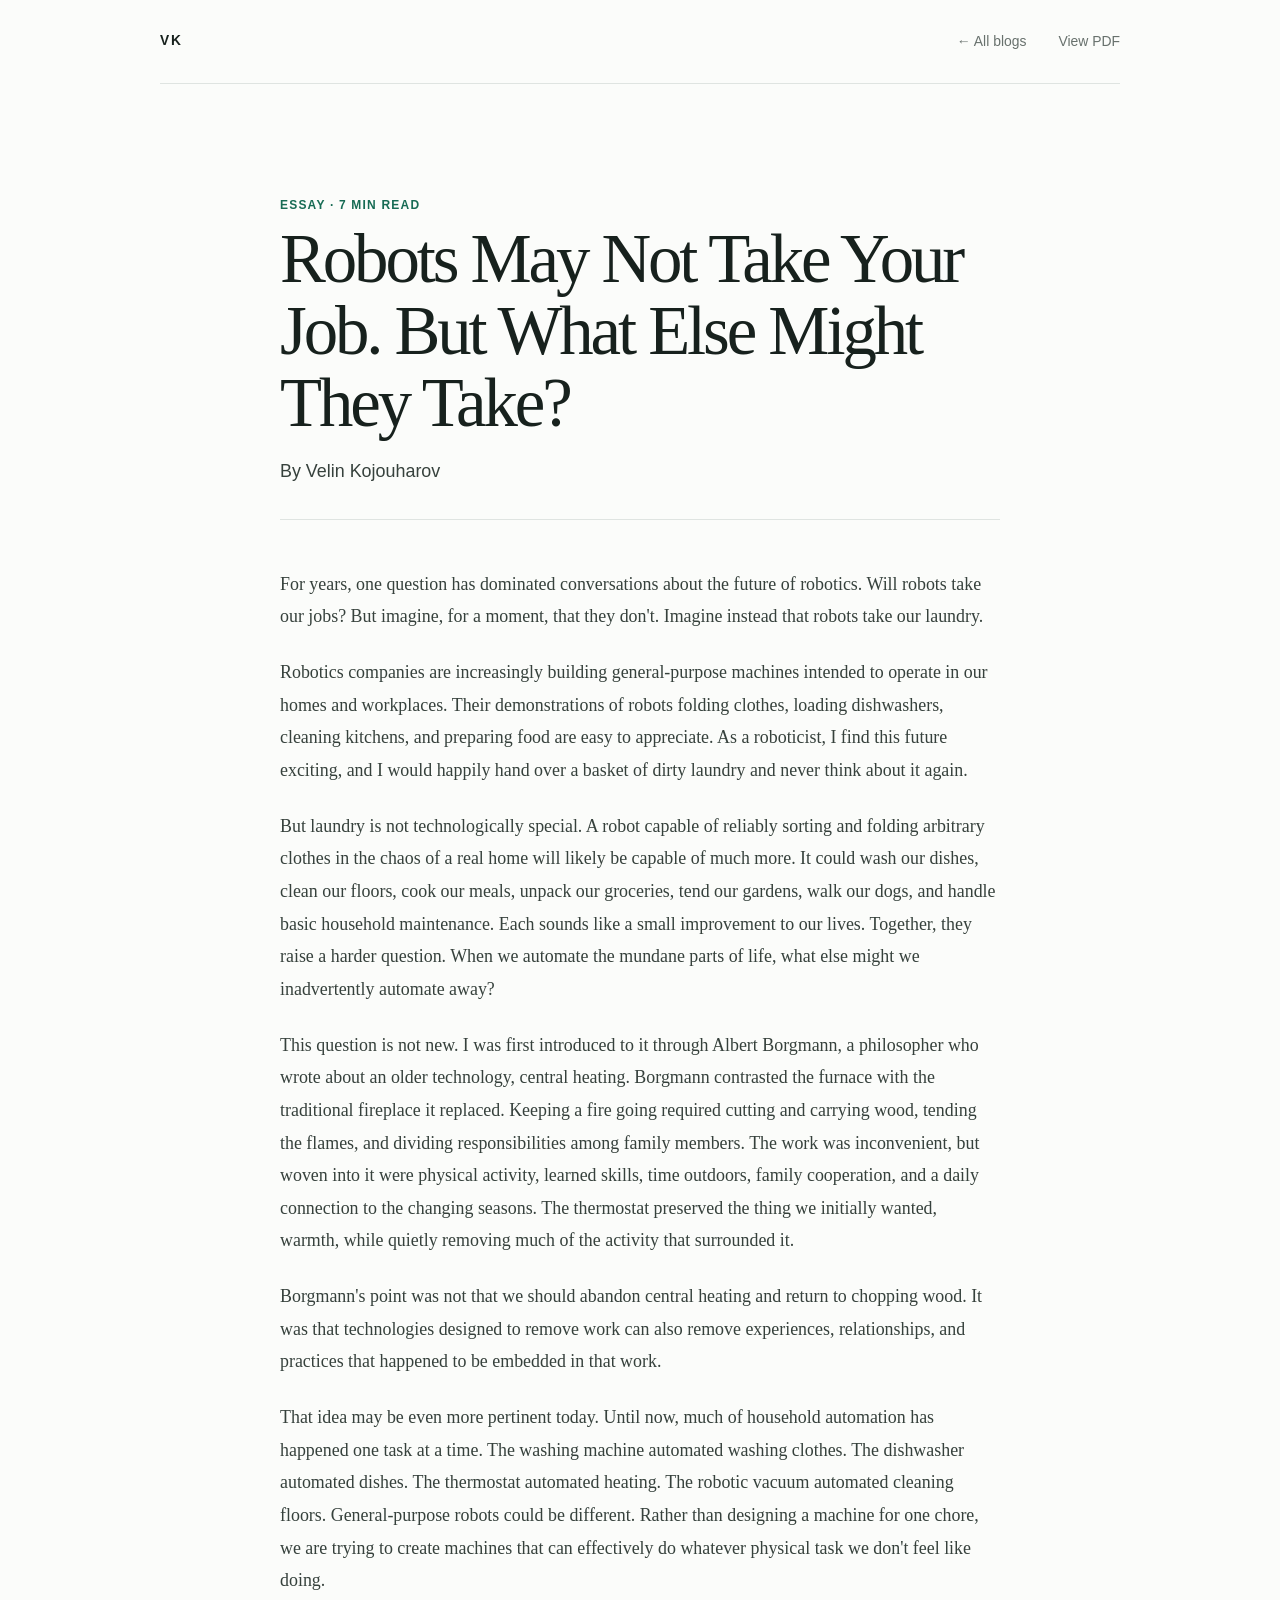
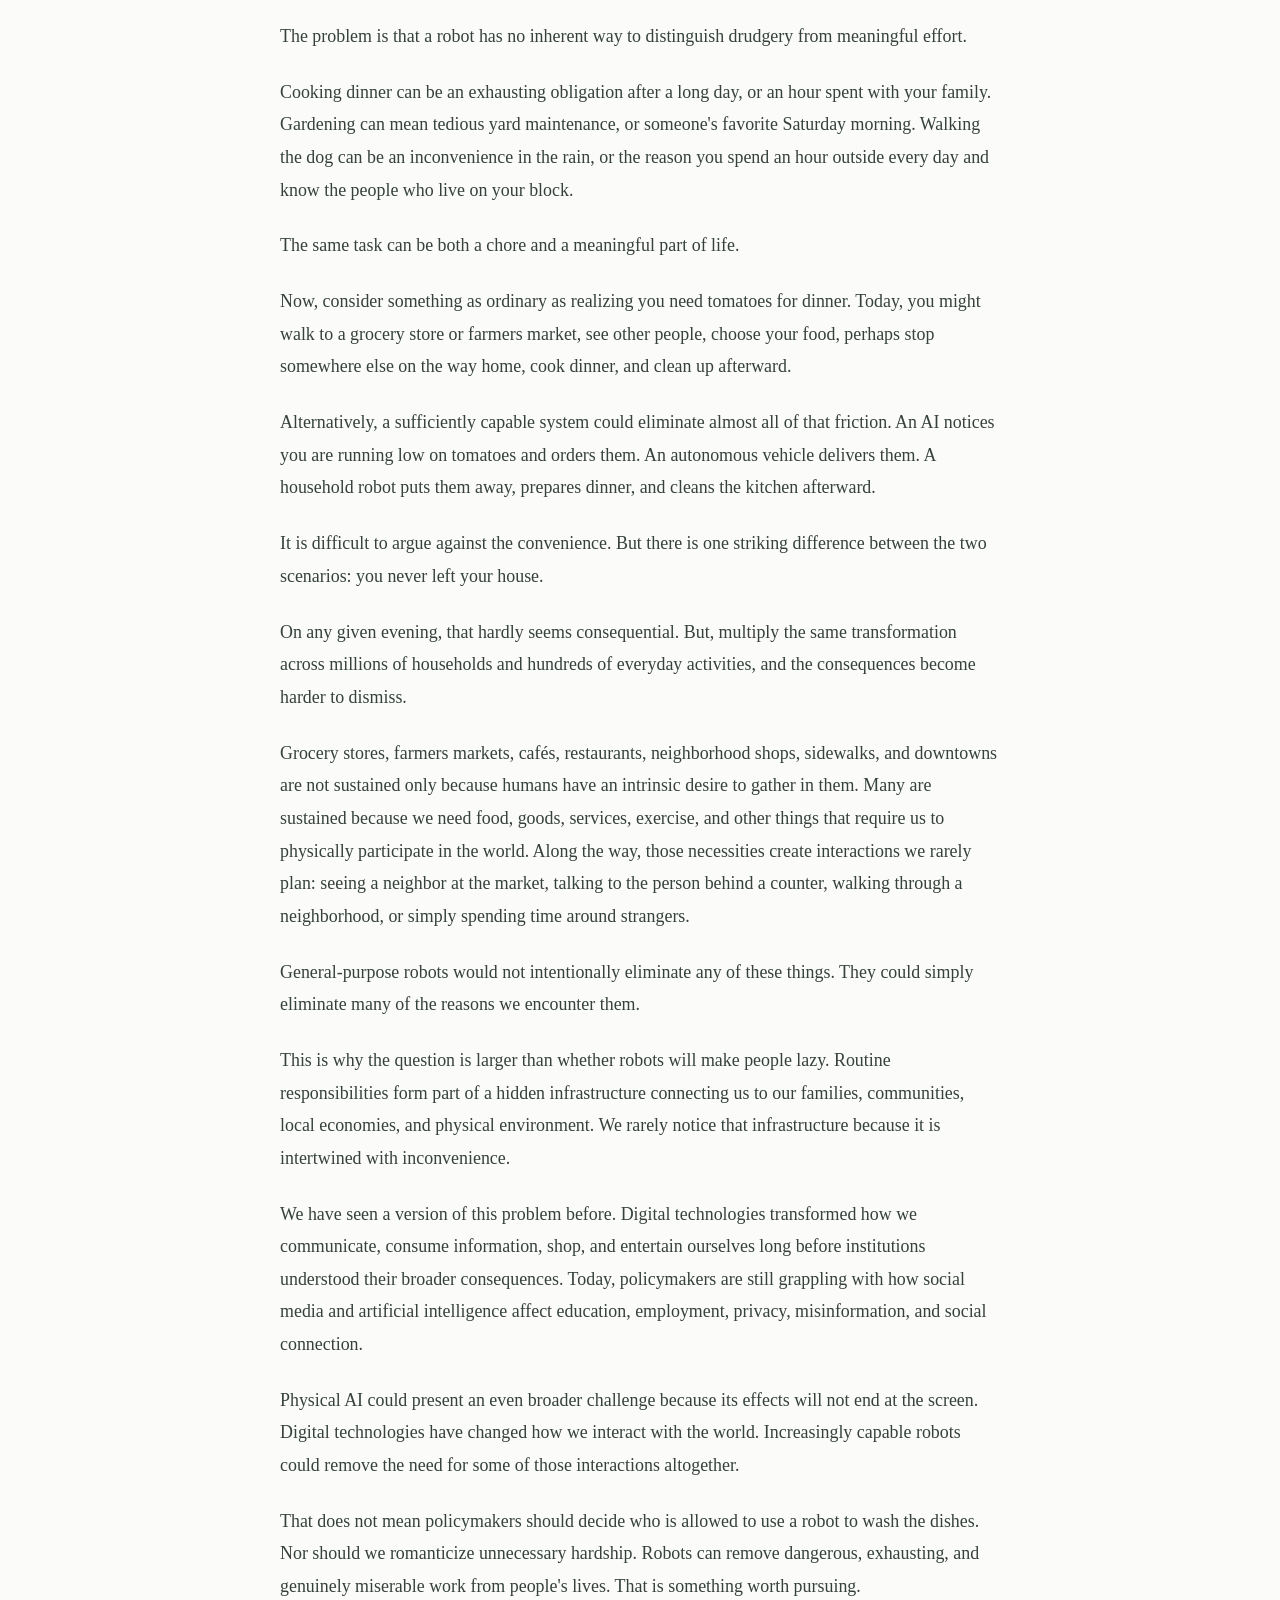
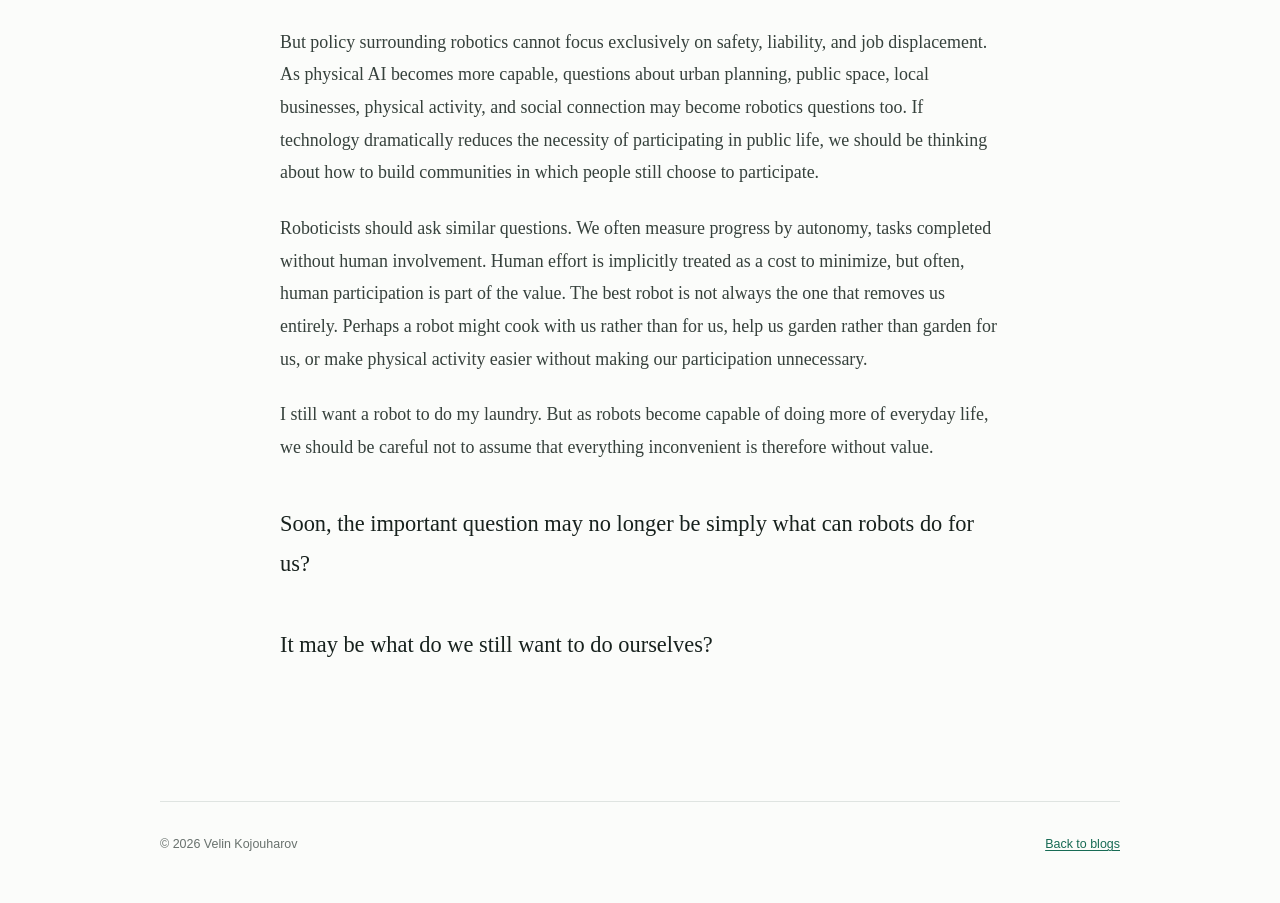
==== blogs/robots-and-everyday-life.html @ a408f848 "Add blog section and first essay" ====
<!doctype html>
<html lang="en">
<head>
  <meta charset="utf-8">
  <meta name="viewport" content="width=device-width, initial-scale=1">
  <meta name="description" content="An essay about what general-purpose household robots might quietly remove from everyday life alongside mundane work.">
  <title>Robots May Not Take Your Job. But What Else Might They Take? — Velin Kojouharov</title>
  <link rel="stylesheet" href="../style.css">
</head>
<body>
  <a class="skip-link" href="#main-content">Skip to content</a>

  <header class="site-header">
    <a class="wordmark" href="../index.html" aria-label="Velin Kojouharov, home">VK</a>
    <nav aria-label="Article navigation">
      <a href="../index.html#blogs">← All blogs</a>
      <a href="../blog%20post.pdf">View PDF</a>
    </nav>
  </header>

  <main id="main-content">
    <article class="blog-post">
      <header class="blog-post-header">
        <p class="blog-meta">Essay · 7 min read</p>
        <h1>Robots May Not Take Your Job. But What Else Might They Take?</h1>
        <p class="lede">By Velin Kojouharov</p>
      </header>

      <div class="blog-content">
        <p>For years, one question has dominated conversations about the future of robotics. Will robots take our jobs? But imagine, for a moment, that they don't. Imagine instead that robots take our laundry.</p>

        <p>Robotics companies are increasingly building general-purpose machines intended to operate in our homes and workplaces. Their demonstrations of robots folding clothes, loading dishwashers, cleaning kitchens, and preparing food are easy to appreciate. As a roboticist, I find this future exciting, and I would happily hand over a basket of dirty laundry and never think about it again.</p>

        <p>But laundry is not technologically special. A robot capable of reliably sorting and folding arbitrary clothes in the chaos of a real home will likely be capable of much more. It could wash our dishes, clean our floors, cook our meals, unpack our groceries, tend our gardens, walk our dogs, and handle basic household maintenance. Each sounds like a small improvement to our lives. Together, they raise a harder question. When we automate the mundane parts of life, what else might we inadvertently automate away?</p>

        <p>This question is not new. I was first introduced to it through Albert Borgmann, a philosopher who wrote about an older technology, central heating. Borgmann contrasted the furnace with the traditional fireplace it replaced. Keeping a fire going required cutting and carrying wood, tending the flames, and dividing responsibilities among family members. The work was inconvenient, but woven into it were physical activity, learned skills, time outdoors, family cooperation, and a daily connection to the changing seasons. The thermostat preserved the thing we initially wanted, warmth, while quietly removing much of the activity that surrounded it.</p>

        <p>Borgmann's point was not that we should abandon central heating and return to chopping wood. It was that technologies designed to remove work can also remove experiences, relationships, and practices that happened to be embedded in that work.</p>

        <p>That idea may be even more pertinent today. Until now, much of household automation has happened one task at a time. The washing machine automated washing clothes. The dishwasher automated dishes. The thermostat automated heating. The robotic vacuum automated cleaning floors. General-purpose robots could be different. Rather than designing a machine for one chore, we are trying to create machines that can effectively do whatever physical task we don't feel like doing.</p>

        <p>The problem is that a robot has no inherent way to distinguish drudgery from meaningful effort.</p>

        <p>Cooking dinner can be an exhausting obligation after a long day, or an hour spent with your family. Gardening can mean tedious yard maintenance, or someone's favorite Saturday morning. Walking the dog can be an inconvenience in the rain, or the reason you spend an hour outside every day and know the people who live on your block.</p>

        <p>The same task can be both a chore and a meaningful part of life.</p>

        <p>Now, consider something as ordinary as realizing you need tomatoes for dinner. Today, you might walk to a grocery store or farmers market, see other people, choose your food, perhaps stop somewhere else on the way home, cook dinner, and clean up afterward.</p>

        <p>Alternatively, a sufficiently capable system could eliminate almost all of that friction. An AI notices you are running low on tomatoes and orders them. An autonomous vehicle delivers them. A household robot puts them away, prepares dinner, and cleans the kitchen afterward.</p>

        <p>It is difficult to argue against the convenience. But there is one striking difference between the two scenarios: you never left your house.</p>

        <p>On any given evening, that hardly seems consequential. But, multiply the same transformation across millions of households and hundreds of everyday activities, and the consequences become harder to dismiss.</p>

        <p>Grocery stores, farmers markets, cafés, restaurants, neighborhood shops, sidewalks, and downtowns are not sustained only because humans have an intrinsic desire to gather in them. Many are sustained because we need food, goods, services, exercise, and other things that require us to physically participate in the world. Along the way, those necessities create interactions we rarely plan: seeing a neighbor at the market, talking to the person behind a counter, walking through a neighborhood, or simply spending time around strangers.</p>

        <p>General-purpose robots would not intentionally eliminate any of these things. They could simply eliminate many of the reasons we encounter them.</p>

        <p>This is why the question is larger than whether robots will make people lazy. Routine responsibilities form part of a hidden infrastructure connecting us to our families, communities, local economies, and physical environment. We rarely notice that infrastructure because it is intertwined with inconvenience.</p>

        <p>We have seen a version of this problem before. Digital technologies transformed how we communicate, consume information, shop, and entertain ourselves long before institutions understood their broader consequences. Today, policymakers are still grappling with how social media and artificial intelligence affect education, employment, privacy, misinformation, and social connection.</p>

        <p>Physical AI could present an even broader challenge because its effects will not end at the screen. Digital technologies have changed how we interact with the world. Increasingly capable robots could remove the need for some of those interactions altogether.</p>

        <p>That does not mean policymakers should decide who is allowed to use a robot to wash the dishes. Nor should we romanticize unnecessary hardship. Robots can remove dangerous, exhausting, and genuinely miserable work from people's lives. That is something worth pursuing.</p>

        <p>But policy surrounding robotics cannot focus exclusively on safety, liability, and job displacement. As physical AI becomes more capable, questions about urban planning, public space, local businesses, physical activity, and social connection may become robotics questions too. If technology dramatically reduces the necessity of participating in public life, we should be thinking about how to build communities in which people still choose to participate.</p>

        <p>Roboticists should ask similar questions. We often measure progress by autonomy, tasks completed without human involvement. Human effort is implicitly treated as a cost to minimize, but often, human participation is part of the value. The best robot is not always the one that removes us entirely. Perhaps a robot might cook with us rather than for us, help us garden rather than garden for us, or make physical activity easier without making our participation unnecessary.</p>

        <p>I still want a robot to do my laundry. But as robots become capable of doing more of everyday life, we should be careful not to assume that everything inconvenient is therefore without value.</p>

        <p class="closing-question">Soon, the important question may no longer be simply what can robots do for us?</p>

        <p class="closing-question">It may be what do we still want to do ourselves?</p>
      </div>
    </article>
  </main>

  <footer>
    <p>© <span id="year">2026</span> Velin Kojouharov</p>
    <p><a href="../index.html#blogs">Back to blogs</a></p>
  </footer>

  <script>
    document.getElementById('year').textContent = new Date().getFullYear();
  </script>
</body>
</html>
---- style.css ----
:root {
  --ink: #17211d;
  --muted: #68716d;
  --accent: #176b54;
  --accent-dark: #0f4f3d;
  --line: #dfe4e1;
  --paper: #fbfcfa;
  --soft: #f0f4f1;
  --placeholder: #e5ece8;
  --max-width: 960px;
}

* {
  box-sizing: border-box;
}

html {
  scroll-behavior: smooth;
}

body {
  margin: 0;
  color: var(--ink);
  background: var(--paper);
  font-family: Inter, ui-sans-serif, -apple-system, BlinkMacSystemFont, "Segoe UI", sans-serif;
  font-size: 16px;
  line-height: 1.65;
  -webkit-font-smoothing: antialiased;
}

a {
  color: var(--accent);
  text-decoration-thickness: 1px;
  text-underline-offset: 0.2em;
}

a:hover {
  color: var(--accent-dark);
}

a:focus-visible {
  outline: 2px solid var(--accent);
  outline-offset: 4px;
  border-radius: 2px;
}

.skip-link {
  position: fixed;
  top: 0.75rem;
  left: 0.75rem;
  z-index: 10;
  padding: 0.45rem 0.7rem;
  background: var(--ink);
  color: white;
  transform: translateY(-160%);
}

.skip-link:focus {
  transform: translateY(0);
}

.site-header,
main,
footer {
  width: min(calc(100% - 2.5rem), var(--max-width));
  margin-inline: auto;
}

.site-header {
  min-height: 84px;
  display: flex;
  align-items: center;
  justify-content: space-between;
  border-bottom: 1px solid var(--line);
}

.wordmark {
  color: var(--ink);
  font-size: 0.86rem;
  font-weight: 750;
  letter-spacing: 0.14em;
  text-decoration: none;
}

nav {
  display: flex;
  gap: clamp(1rem, 4vw, 2rem);
}

nav a {
  color: var(--muted);
  font-size: 0.87rem;
  text-decoration: none;
}

nav a:hover {
  color: var(--ink);
}

.intro {
  display: grid;
  grid-template-columns: 210px minmax(0, 1fr);
  gap: clamp(2rem, 6vw, 4.5rem);
  align-items: center;
  padding: clamp(4rem, 9vw, 7rem) 0 clamp(4.5rem, 9vw, 7.5rem);
}

.portrait {
  aspect-ratio: 4 / 5;
  border-radius: 2px;
}

.placeholder {
  display: grid;
  place-items: center;
  overflow: hidden;
  color: #78847e;
  background:
    linear-gradient(145deg, transparent 48.5%, rgba(23, 107, 84, 0.11) 49%, rgba(23, 107, 84, 0.11) 51%, transparent 51.5%),
    var(--placeholder);
  border: 1px solid #d6dfda;
}

.placeholder span {
  max-width: 12rem;
  padding: 1rem;
  font-size: 0.72rem;
  letter-spacing: 0.08em;
  text-align: center;
  text-transform: uppercase;
}

.eyebrow,
.project-meta,
.publication-year {
  margin: 0 0 0.45rem;
  color: var(--accent);
  font-size: 0.75rem;
  font-weight: 700;
  letter-spacing: 0.1em;
  text-transform: uppercase;
}

h1,
h2,
h3,
p {
  margin-top: 0;
}

h1 {
  margin-bottom: 1.1rem;
  font-family: Georgia, "Times New Roman", serif;
  font-size: clamp(2.65rem, 7vw, 4.85rem);
  font-weight: 400;
  letter-spacing: -0.045em;
  line-height: 0.98;
}

.lede {
  max-width: 42rem;
  margin-bottom: 1.3rem;
  color: #36413c;
  font-size: clamp(1rem, 2vw, 1.12rem);
}

.placeholder-copy {
  color: #88908c;
}

.links,
.project-links,
.publication-links {
  display: flex;
  flex-wrap: wrap;
  gap: 0.35rem 1rem;
}

.links a,
.project-links a,
.publication-links a {
  font-size: 0.86rem;
  font-weight: 650;
}

.section {
  padding: clamp(3.5rem, 8vw, 6.5rem) 0;
  border-top: 1px solid var(--line);
  scroll-margin-top: 1rem;
}

.section h2 {
  margin-bottom: 1rem;
  font-family: Georgia, "Times New Roman", serif;
  font-size: clamp(1.9rem, 4vw, 2.65rem);
  font-weight: 400;
  letter-spacing: -0.025em;
  line-height: 1.15;
}

.section-intro {
  max-width: 690px;
  color: #46504c;
  font-size: 1.05rem;
}

.topic-list {
  display: flex;
  flex-wrap: wrap;
  gap: 0.65rem;
  margin: 1.5rem 0 0;
  padding: 0;
  list-style: none;
}

.topic-list li {
  padding: 0.35rem 0.75rem;
  color: #405049;
  background: var(--soft);
  border: 1px solid #dfe7e2;
  border-radius: 999px;
  font-size: 0.78rem;
}

.section-heading {
  display: flex;
  align-items: baseline;
  justify-content: space-between;
  gap: 1.5rem;
  margin-bottom: 2.4rem;
}

.section-heading h2,
.section-heading p {
  margin-bottom: 0;
}

.section-heading p {
  max-width: 330px;
  color: var(--muted);
  font-size: 0.82rem;
  text-align: right;
}

.project-list,
.publication-list,
.blog-list {
  display: grid;
  gap: 3rem;
}

.blog-card {
  max-width: 760px;
  padding-top: 2rem;
  border-top: 1px solid var(--line);
}

.blog-meta {
  margin-bottom: 0.45rem;
  color: var(--accent);
  font-size: 0.75rem;
  font-weight: 700;
  letter-spacing: 0.1em;
  text-transform: uppercase;
}

.blog-card h3 {
  margin-bottom: 0.7rem;
  font-family: Georgia, "Times New Roman", serif;
  font-size: clamp(1.35rem, 3vw, 1.8rem);
  font-weight: 400;
  line-height: 1.25;
}

.blog-card h3 a {
  color: var(--ink);
  text-decoration: none;
}

.blog-card > p:not(.blog-meta) {
  margin-bottom: 1rem;
  color: var(--muted);
}

.blog-links {
  display: flex;
  flex-wrap: wrap;
  gap: 0.35rem 1rem;
}

.blog-links a {
  font-size: 0.86rem;
  font-weight: 650;
}

.blog-post {
  max-width: 720px;
  margin-inline: auto;
  padding: clamp(4rem, 9vw, 7rem) 0;
}

.blog-post-header {
  margin-bottom: 3rem;
  padding-bottom: 2rem;
  border-bottom: 1px solid var(--line);
}

.blog-post-header h1 {
  font-size: clamp(2.4rem, 7vw, 4.3rem);
  line-height: 1.05;
}

.blog-post-header .lede {
  margin-bottom: 0;
}

.blog-content {
  color: #36413c;
  font-family: Georgia, "Times New Roman", serif;
  font-size: clamp(1.04rem, 2vw, 1.12rem);
  line-height: 1.82;
}

.blog-content p {
  margin-bottom: 1.45rem;
}

.blog-content .closing-question {
  margin-top: 2.5rem;
  color: var(--ink);
  font-size: 1.25em;
}

.project-card {
  display: grid;
  grid-template-columns: minmax(260px, 1.05fr) minmax(260px, 1fr);
  gap: clamp(1.5rem, 5vw, 3.5rem);
  align-items: center;
}

.project-media {
  aspect-ratio: 16 / 10;
  color: #78847e;
  text-decoration: none;
  transition: transform 180ms ease, box-shadow 180ms ease;
}

.project-media:hover {
  color: #5f6d66;
  transform: translateY(-2px);
  box-shadow: 0 12px 30px rgba(30, 51, 42, 0.1);
}

.placeholder-alt {
  background:
    linear-gradient(35deg, transparent 48.5%, rgba(23, 107, 84, 0.11) 49%, rgba(23, 107, 84, 0.11) 51%, transparent 51.5%),
    #e8ebe5;
}

.project-copy h3,
.publication h3 {
  margin-bottom: 0.65rem;
  font-family: Georgia, "Times New Roman", serif;
  font-size: clamp(1.25rem, 3vw, 1.65rem);
  font-weight: 400;
  line-height: 1.25;
}

.project-copy h3 a {
  color: var(--ink);
  text-decoration: none;
}

.project-copy > p:not(.project-meta) {
  margin-bottom: 1rem;
  color: var(--muted);
  font-size: 0.92rem;
}

.publication {
  display: grid;
  grid-template-columns: 76px minmax(0, 1fr);
  gap: 1.5rem;
  padding-top: 2rem;
  border-top: 1px solid var(--line);
}

.publication-year {
  padding-top: 0.2rem;
}

.publication h3 {
  margin-bottom: 0.45rem;
}

.authors,
.venue {
  margin-bottom: 0.2rem;
  color: var(--muted);
  font-size: 0.9rem;
}

.venue {
  margin-bottom: 0.75rem;
  font-style: italic;
}

.authors strong {
  color: #3b4741;
  font-weight: 650;
}

footer {
  display: flex;
  justify-content: space-between;
  padding: 2rem 0 3rem;
  color: var(--muted);
  border-top: 1px solid var(--line);
  font-size: 0.78rem;
}

footer p {
  margin: 0;
}

@media (max-width: 700px) {
  .site-header {
    min-height: 70px;
  }

  nav {
    gap: 0.85rem;
  }

  nav a {
    font-size: 0.78rem;
  }

  .intro {
    grid-template-columns: 1fr;
    gap: 2rem;
    padding-top: 3rem;
  }

  .portrait {
    width: min(52vw, 190px);
  }

  .section-heading {
    display: block;
  }

  .section-heading p {
    margin-top: -0.55rem;
    text-align: left;
  }

  .project-card {
    grid-template-columns: 1fr;
    gap: 1.4rem;
  }

  .project-list {
    gap: 3.5rem;
  }
}

@media (max-width: 430px) {
  .site-header,
  main,
  footer {
    width: min(calc(100% - 1.5rem), var(--max-width));
  }

  .wordmark {
    display: none;
  }

  .site-header,
  nav {
    width: 100%;
  }

  nav {
    justify-content: space-between;
  }

  .publication {
    grid-template-columns: 1fr;
    gap: 0.25rem;
  }

  footer {
    display: block;
  }
}

@media (prefers-reduced-motion: reduce) {
  html {
    scroll-behavior: auto;
  }

  .project-media {
    transition: none;
  }
}
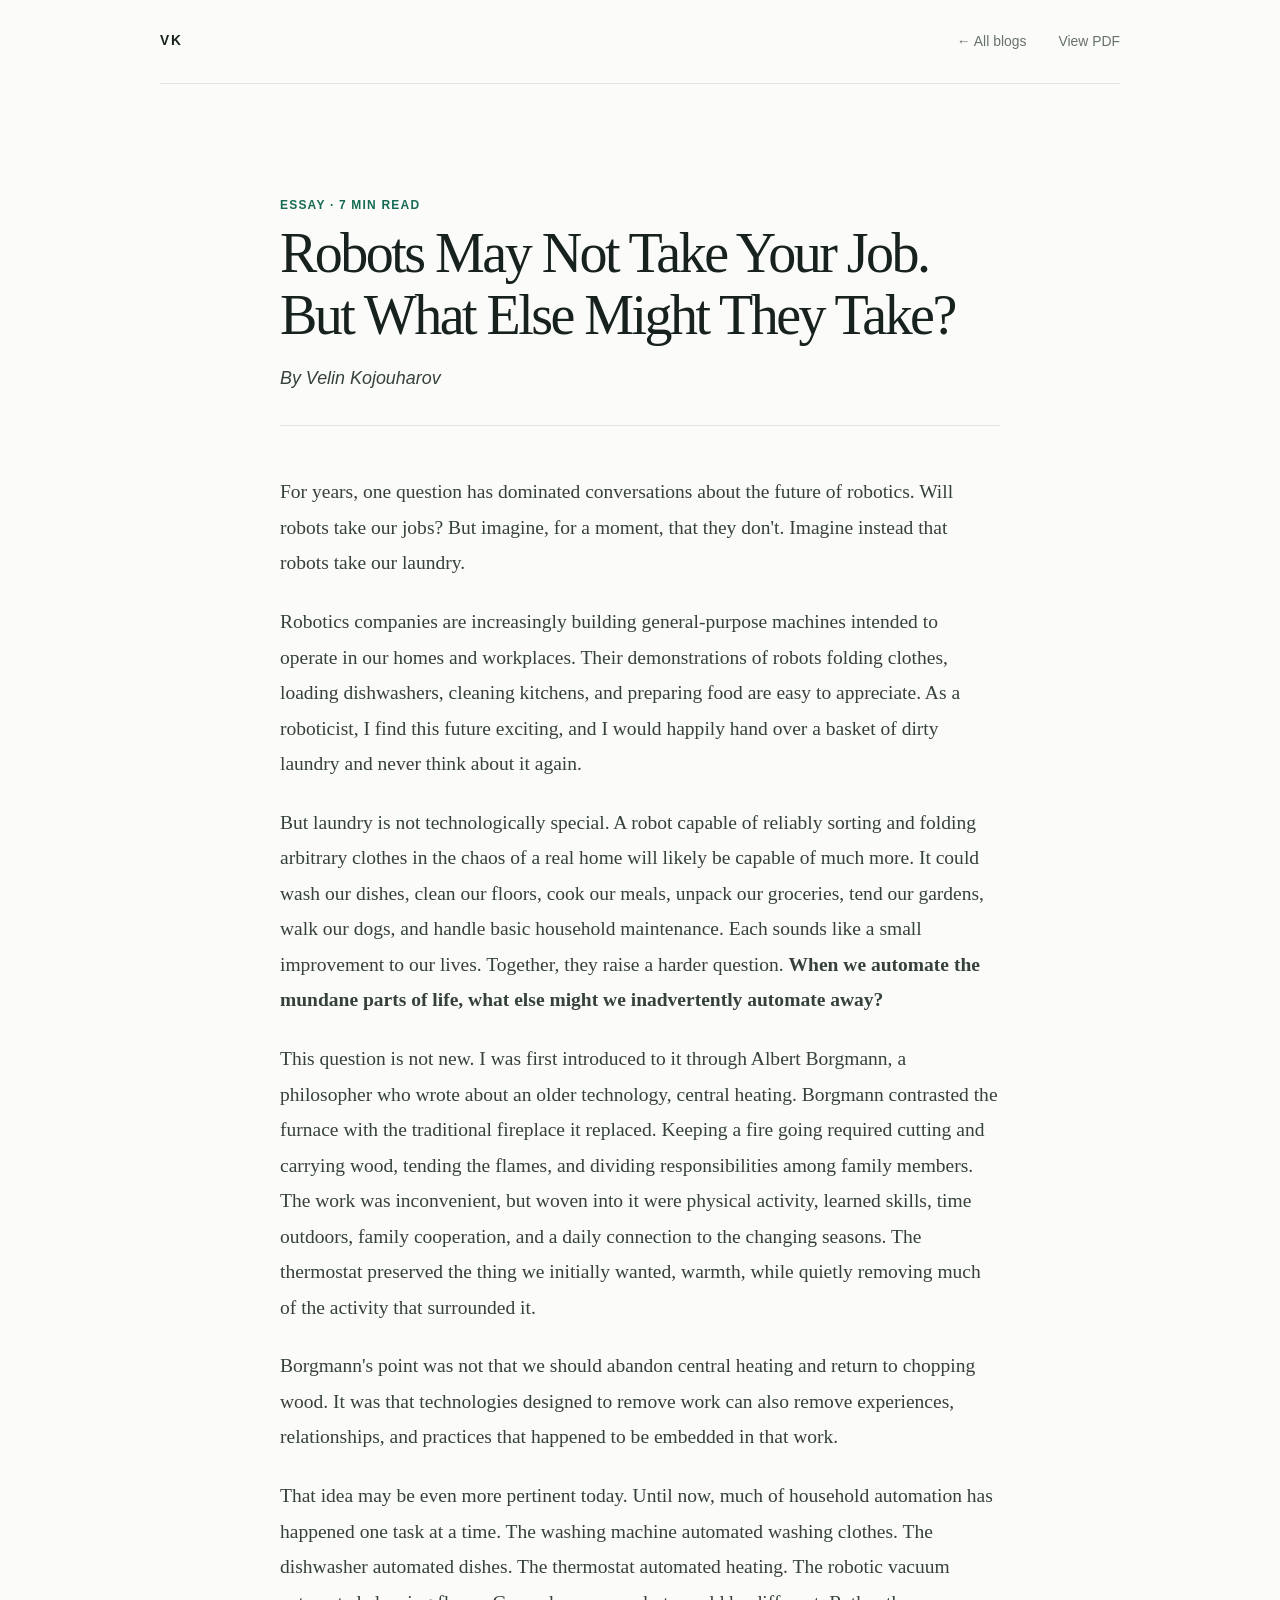
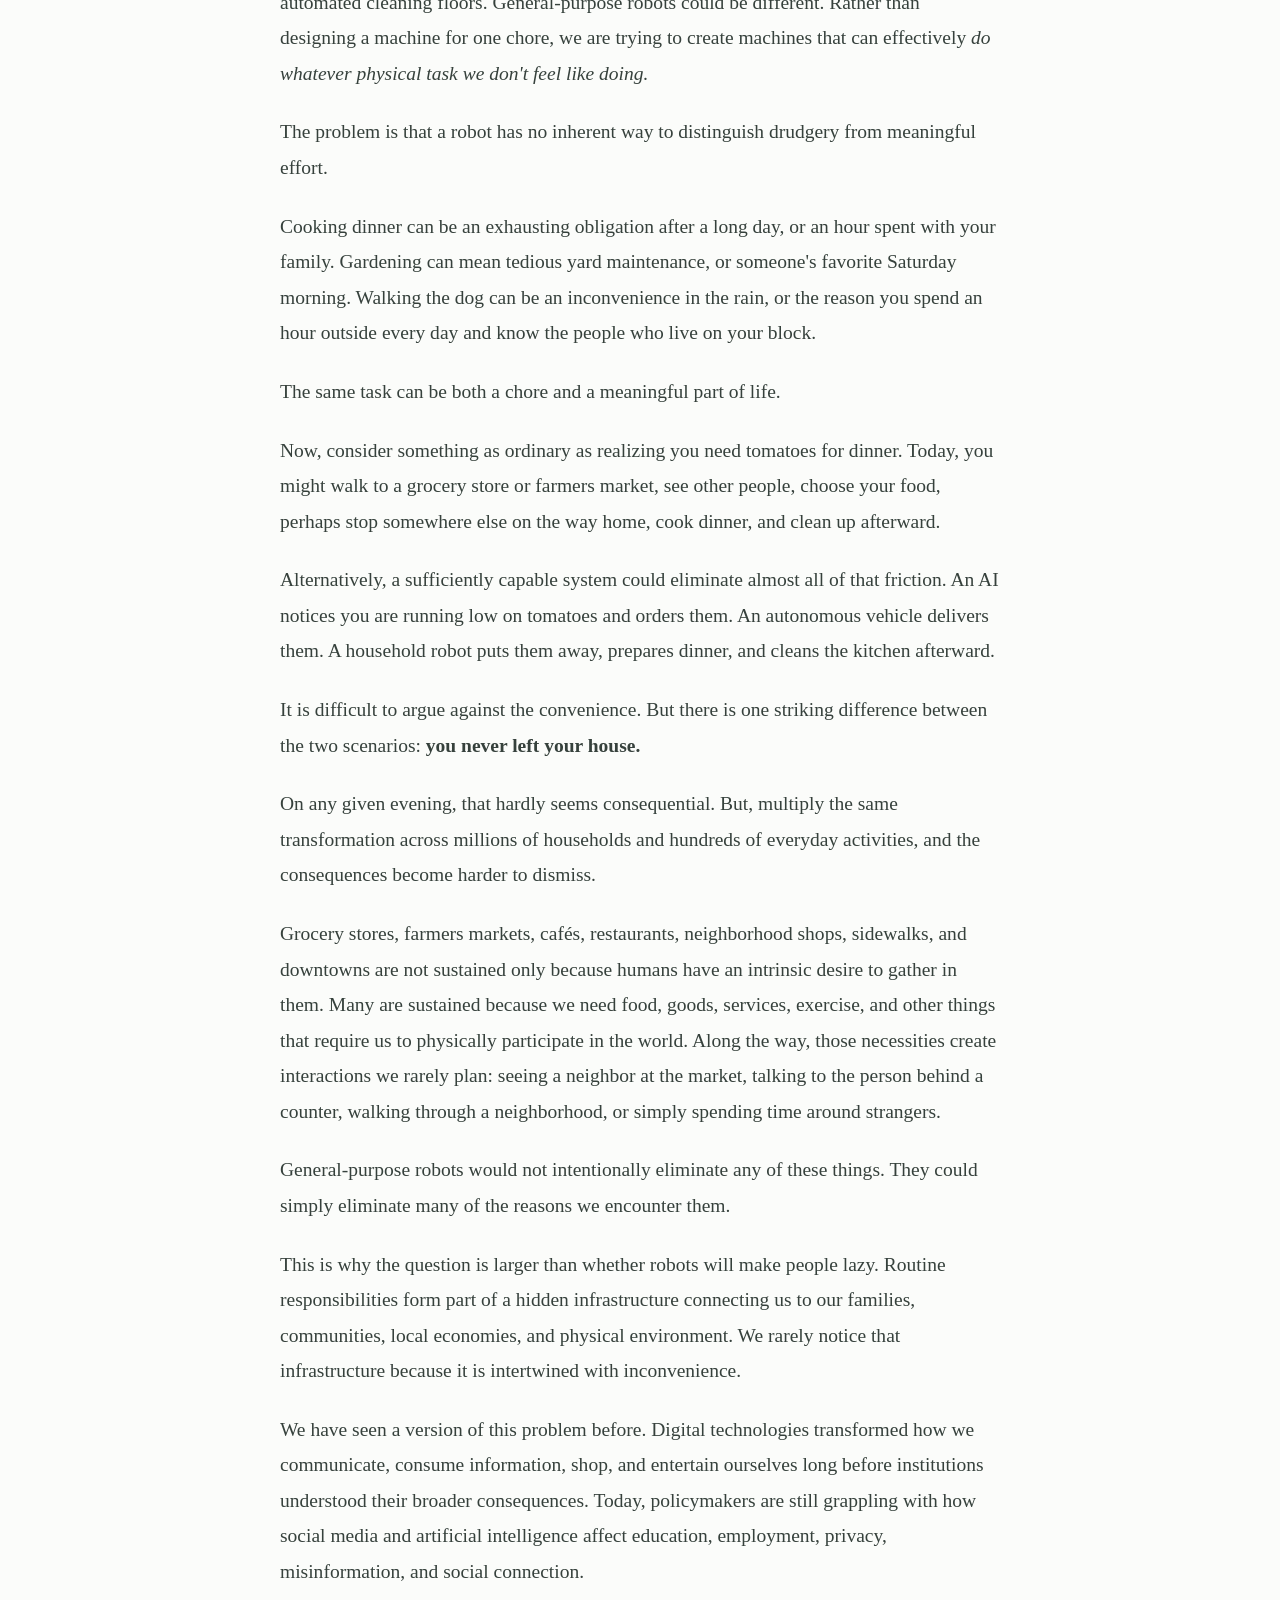
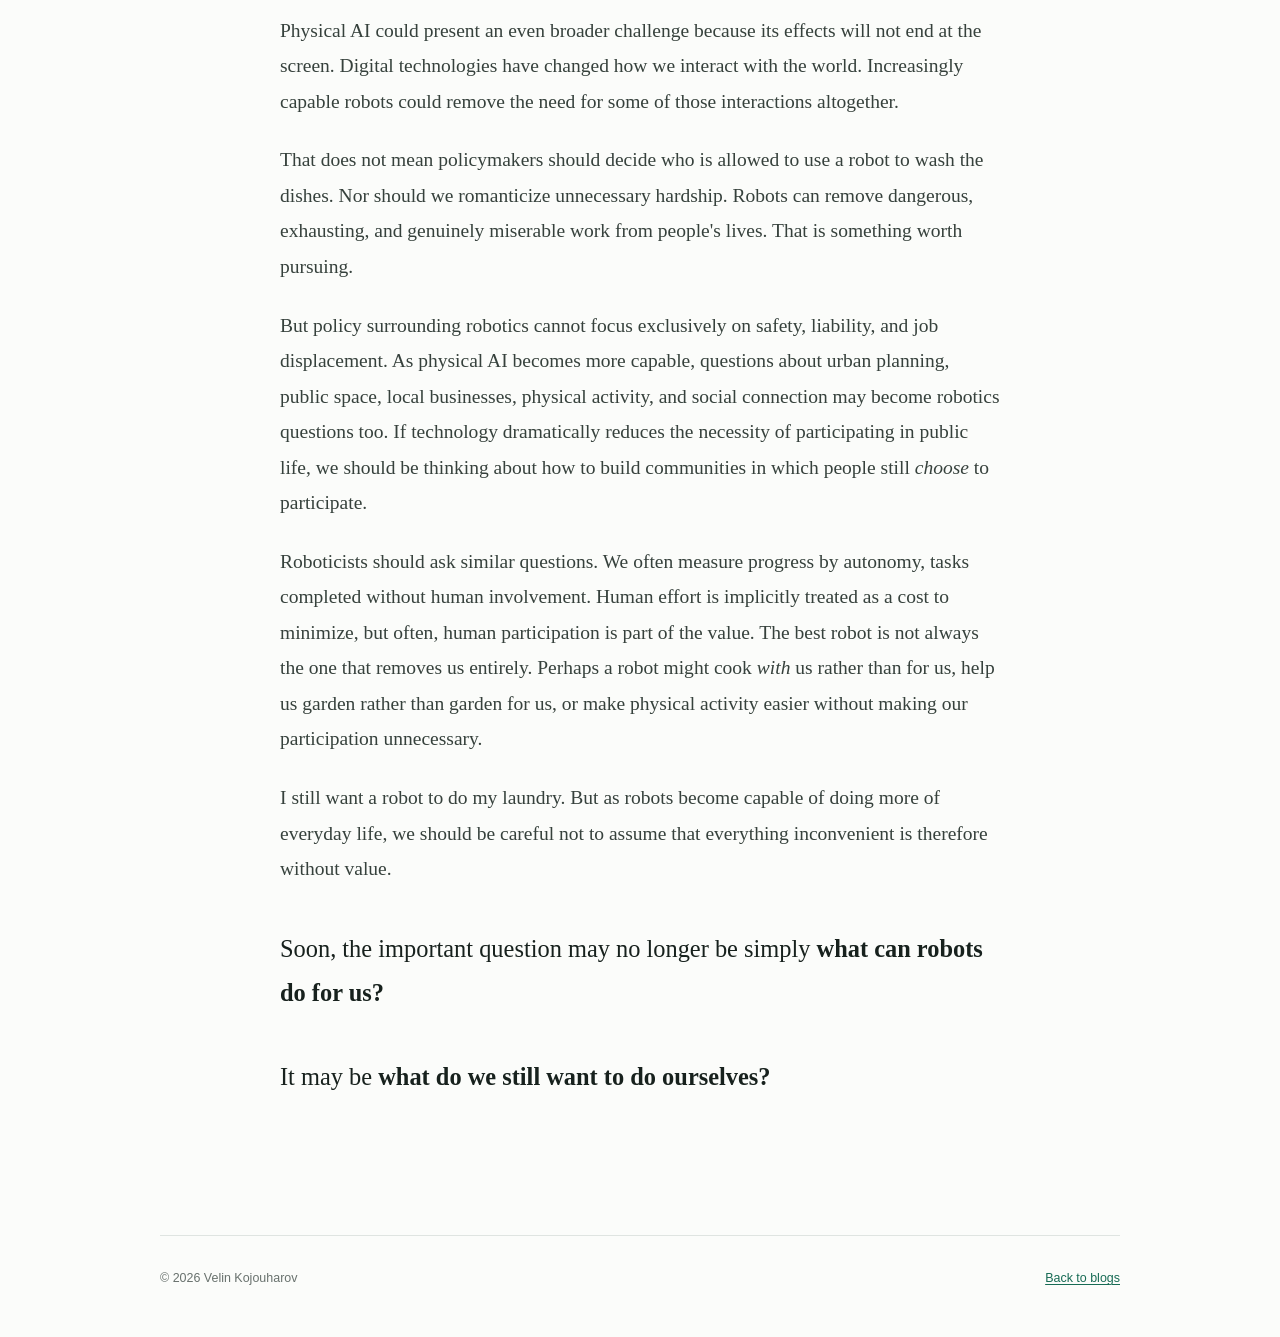
==== commit 4a20b9f8: "updated blog formatting" ====
--- a/blogs/robots-and-everyday-life.html
+++ b/blogs/robots-and-everyday-life.html
@@ -23,7 +23,7 @@
       <header class="blog-post-header">
         <p class="blog-meta">Essay · 7 min read</p>
         <h1>Robots May Not Take Your Job. But What Else Might They Take?</h1>
-        <p class="lede">By Velin Kojouharov</p>
+        <p class="lede"><em>By Velin Kojouharov</em></p>
       </header>
 
       <div class="blog-content">
@@ -31,13 +31,13 @@
 
         <p>Robotics companies are increasingly building general-purpose machines intended to operate in our homes and workplaces. Their demonstrations of robots folding clothes, loading dishwashers, cleaning kitchens, and preparing food are easy to appreciate. As a roboticist, I find this future exciting, and I would happily hand over a basket of dirty laundry and never think about it again.</p>
 
-        <p>But laundry is not technologically special. A robot capable of reliably sorting and folding arbitrary clothes in the chaos of a real home will likely be capable of much more. It could wash our dishes, clean our floors, cook our meals, unpack our groceries, tend our gardens, walk our dogs, and handle basic household maintenance. Each sounds like a small improvement to our lives. Together, they raise a harder question. When we automate the mundane parts of life, what else might we inadvertently automate away?</p>
+        <p>But laundry is not technologically special. A robot capable of reliably sorting and folding arbitrary clothes in the chaos of a real home will likely be capable of much more. It could wash our dishes, clean our floors, cook our meals, unpack our groceries, tend our gardens, walk our dogs, and handle basic household maintenance. Each sounds like a small improvement to our lives. Together, they raise a harder question. <strong>When we automate the mundane parts of life, what else might we inadvertently automate away?</strong></p>
 
         <p>This question is not new. I was first introduced to it through Albert Borgmann, a philosopher who wrote about an older technology, central heating. Borgmann contrasted the furnace with the traditional fireplace it replaced. Keeping a fire going required cutting and carrying wood, tending the flames, and dividing responsibilities among family members. The work was inconvenient, but woven into it were physical activity, learned skills, time outdoors, family cooperation, and a daily connection to the changing seasons. The thermostat preserved the thing we initially wanted, warmth, while quietly removing much of the activity that surrounded it.</p>
 
         <p>Borgmann's point was not that we should abandon central heating and return to chopping wood. It was that technologies designed to remove work can also remove experiences, relationships, and practices that happened to be embedded in that work.</p>
 
-        <p>That idea may be even more pertinent today. Until now, much of household automation has happened one task at a time. The washing machine automated washing clothes. The dishwasher automated dishes. The thermostat automated heating. The robotic vacuum automated cleaning floors. General-purpose robots could be different. Rather than designing a machine for one chore, we are trying to create machines that can effectively do whatever physical task we don't feel like doing.</p>
+        <p>That idea may be even more pertinent today. Until now, much of household automation has happened one task at a time. The washing machine automated washing clothes. The dishwasher automated dishes. The thermostat automated heating. The robotic vacuum automated cleaning floors. General-purpose robots could be different. Rather than designing a machine for one chore, we are trying to create machines that can effectively <em>do whatever physical task we don't feel like doing.</em></p>
 
         <p>The problem is that a robot has no inherent way to distinguish drudgery from meaningful effort.</p>
 
@@ -49,7 +49,7 @@
 
         <p>Alternatively, a sufficiently capable system could eliminate almost all of that friction. An AI notices you are running low on tomatoes and orders them. An autonomous vehicle delivers them. A household robot puts them away, prepares dinner, and cleans the kitchen afterward.</p>
 
-        <p>It is difficult to argue against the convenience. But there is one striking difference between the two scenarios: you never left your house.</p>
+        <p>It is difficult to argue against the convenience. But there is one striking difference between the two scenarios: <strong>you never left your house.</strong></p>
 
         <p>On any given evening, that hardly seems consequential. But, multiply the same transformation across millions of households and hundreds of everyday activities, and the consequences become harder to dismiss.</p>
 
@@ -65,15 +65,15 @@
 
         <p>That does not mean policymakers should decide who is allowed to use a robot to wash the dishes. Nor should we romanticize unnecessary hardship. Robots can remove dangerous, exhausting, and genuinely miserable work from people's lives. That is something worth pursuing.</p>
 
-        <p>But policy surrounding robotics cannot focus exclusively on safety, liability, and job displacement. As physical AI becomes more capable, questions about urban planning, public space, local businesses, physical activity, and social connection may become robotics questions too. If technology dramatically reduces the necessity of participating in public life, we should be thinking about how to build communities in which people still choose to participate.</p>
+        <p>But policy surrounding robotics cannot focus exclusively on safety, liability, and job displacement. As physical AI becomes more capable, questions about urban planning, public space, local businesses, physical activity, and social connection may become robotics questions too. If technology dramatically reduces the necessity of participating in public life, we should be thinking about how to build communities in which people still <em>choose</em> to participate.</p>
 
-        <p>Roboticists should ask similar questions. We often measure progress by autonomy, tasks completed without human involvement. Human effort is implicitly treated as a cost to minimize, but often, human participation is part of the value. The best robot is not always the one that removes us entirely. Perhaps a robot might cook with us rather than for us, help us garden rather than garden for us, or make physical activity easier without making our participation unnecessary.</p>
+        <p>Roboticists should ask similar questions. We often measure progress by autonomy, tasks completed without human involvement. Human effort is implicitly treated as a cost to minimize, but often, human participation is part of the value. The best robot is not always the one that removes us entirely. Perhaps a robot might cook <em>with</em> us rather than for us, help us garden rather than garden for us, or make physical activity easier without making our participation unnecessary.</p>
 
         <p>I still want a robot to do my laundry. But as robots become capable of doing more of everyday life, we should be careful not to assume that everything inconvenient is therefore without value.</p>
 
-        <p class="closing-question">Soon, the important question may no longer be simply what can robots do for us?</p>
+        <p class="closing-question">Soon, the important question may no longer be simply <strong>what can robots do for us?</strong></p>
 
-        <p class="closing-question">It may be what do we still want to do ourselves?</p>
+        <p class="closing-question">It may be <strong>what do we still want to do ourselves?</strong></p>
       </div>
     </article>
   </main>
--- a/style.css
+++ b/style.css
@@ -306,8 +306,8 @@
 }
 
 .blog-post-header h1 {
-  font-size: clamp(2.4rem, 7vw, 4.3rem);
-  line-height: 1.05;
+  font-size: clamp(2.1rem, 5.5vw, 3.5rem);
+  line-height: 1.1;
 }
 
 .blog-post-header .lede {
@@ -317,7 +317,7 @@
 .blog-content {
   color: #36413c;
   font-family: Georgia, "Times New Roman", serif;
-  font-size: clamp(1.04rem, 2vw, 1.12rem);
+  font-size: clamp(1.12rem, 2vw, 1.22rem);
   line-height: 1.82;
 }
 
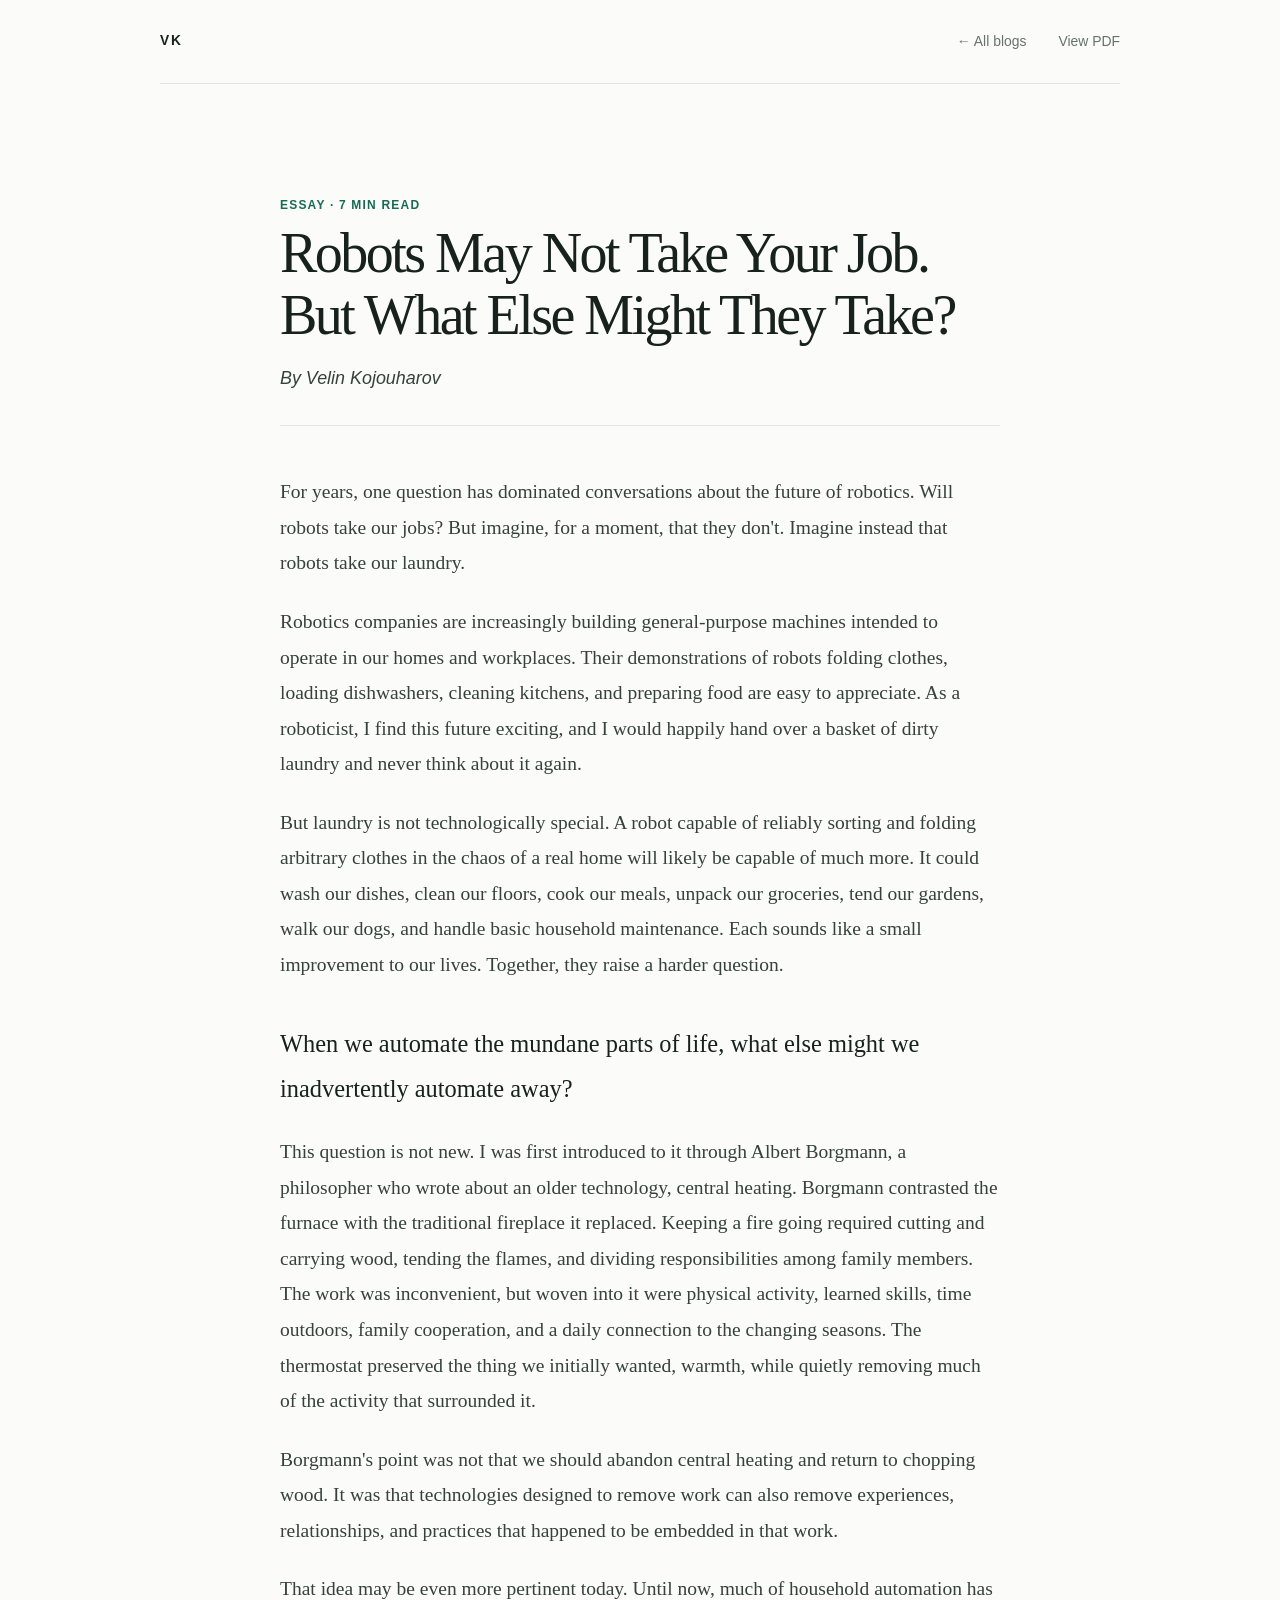
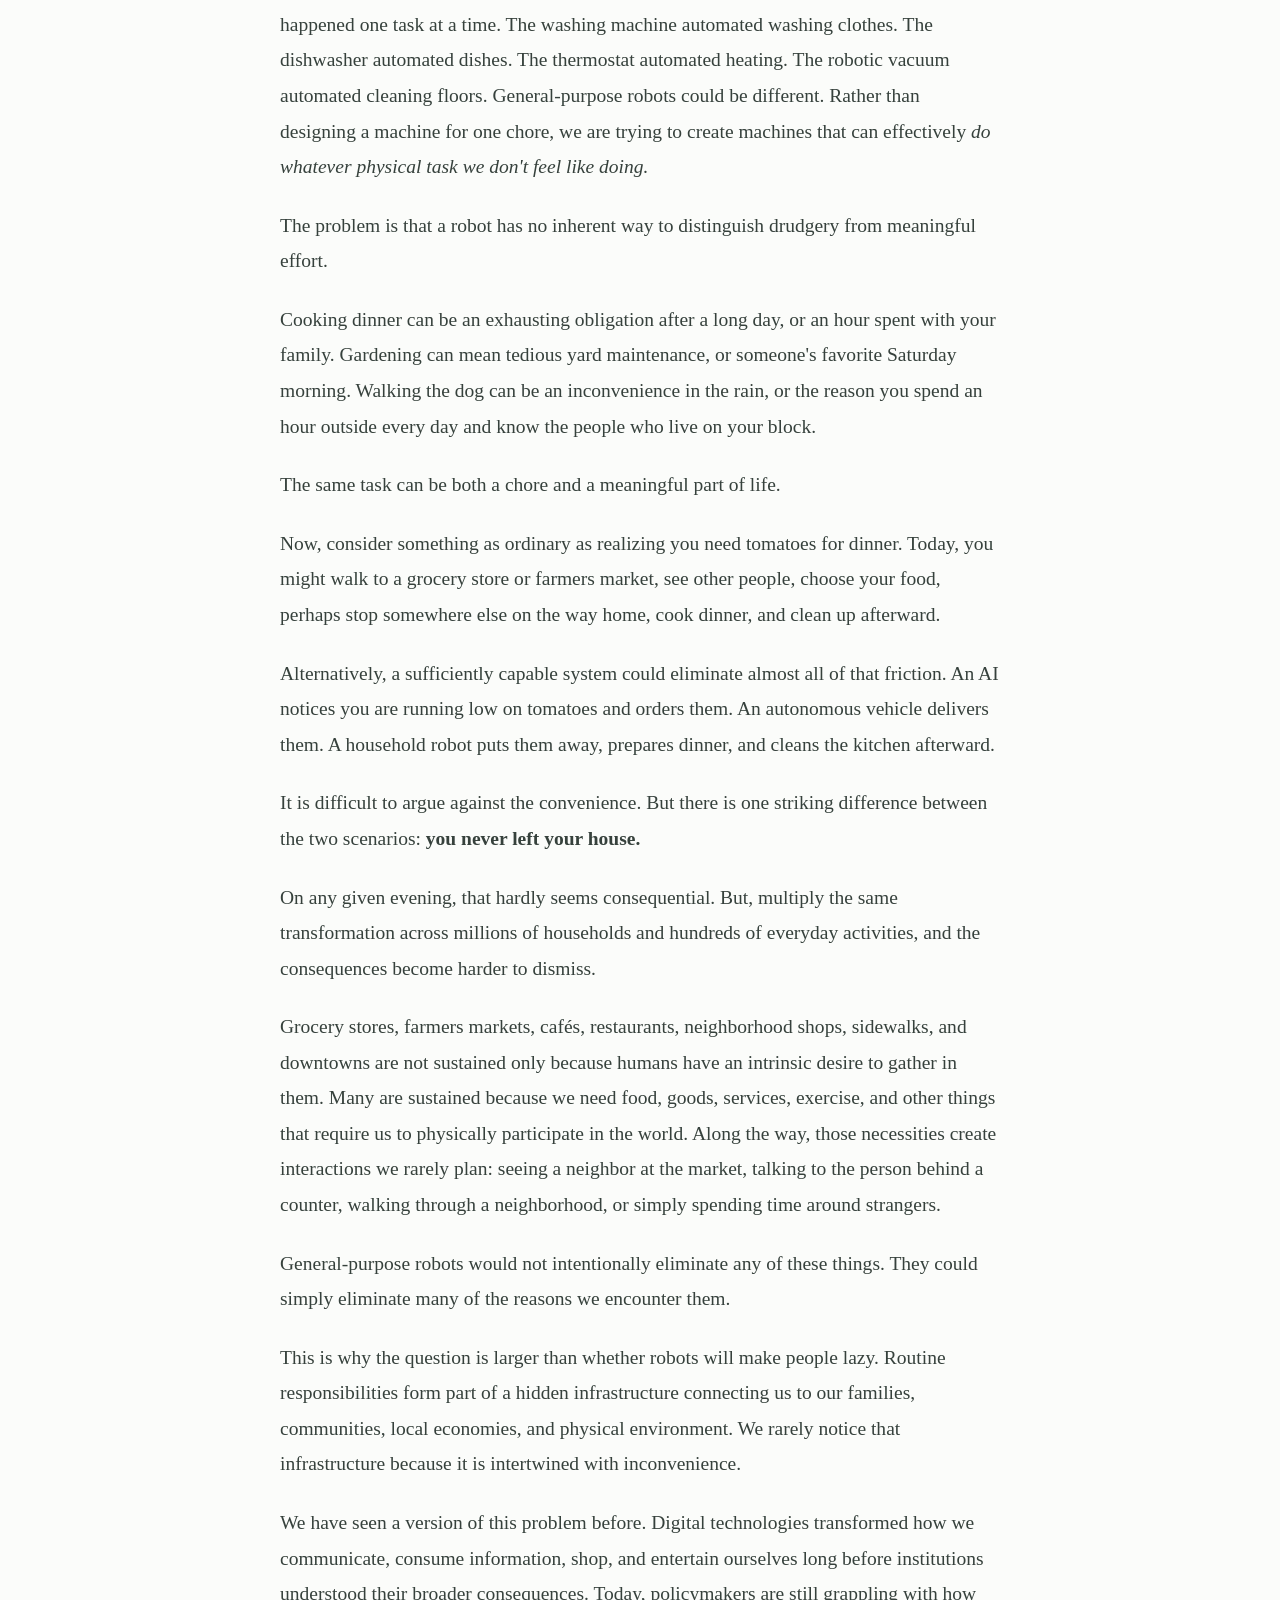
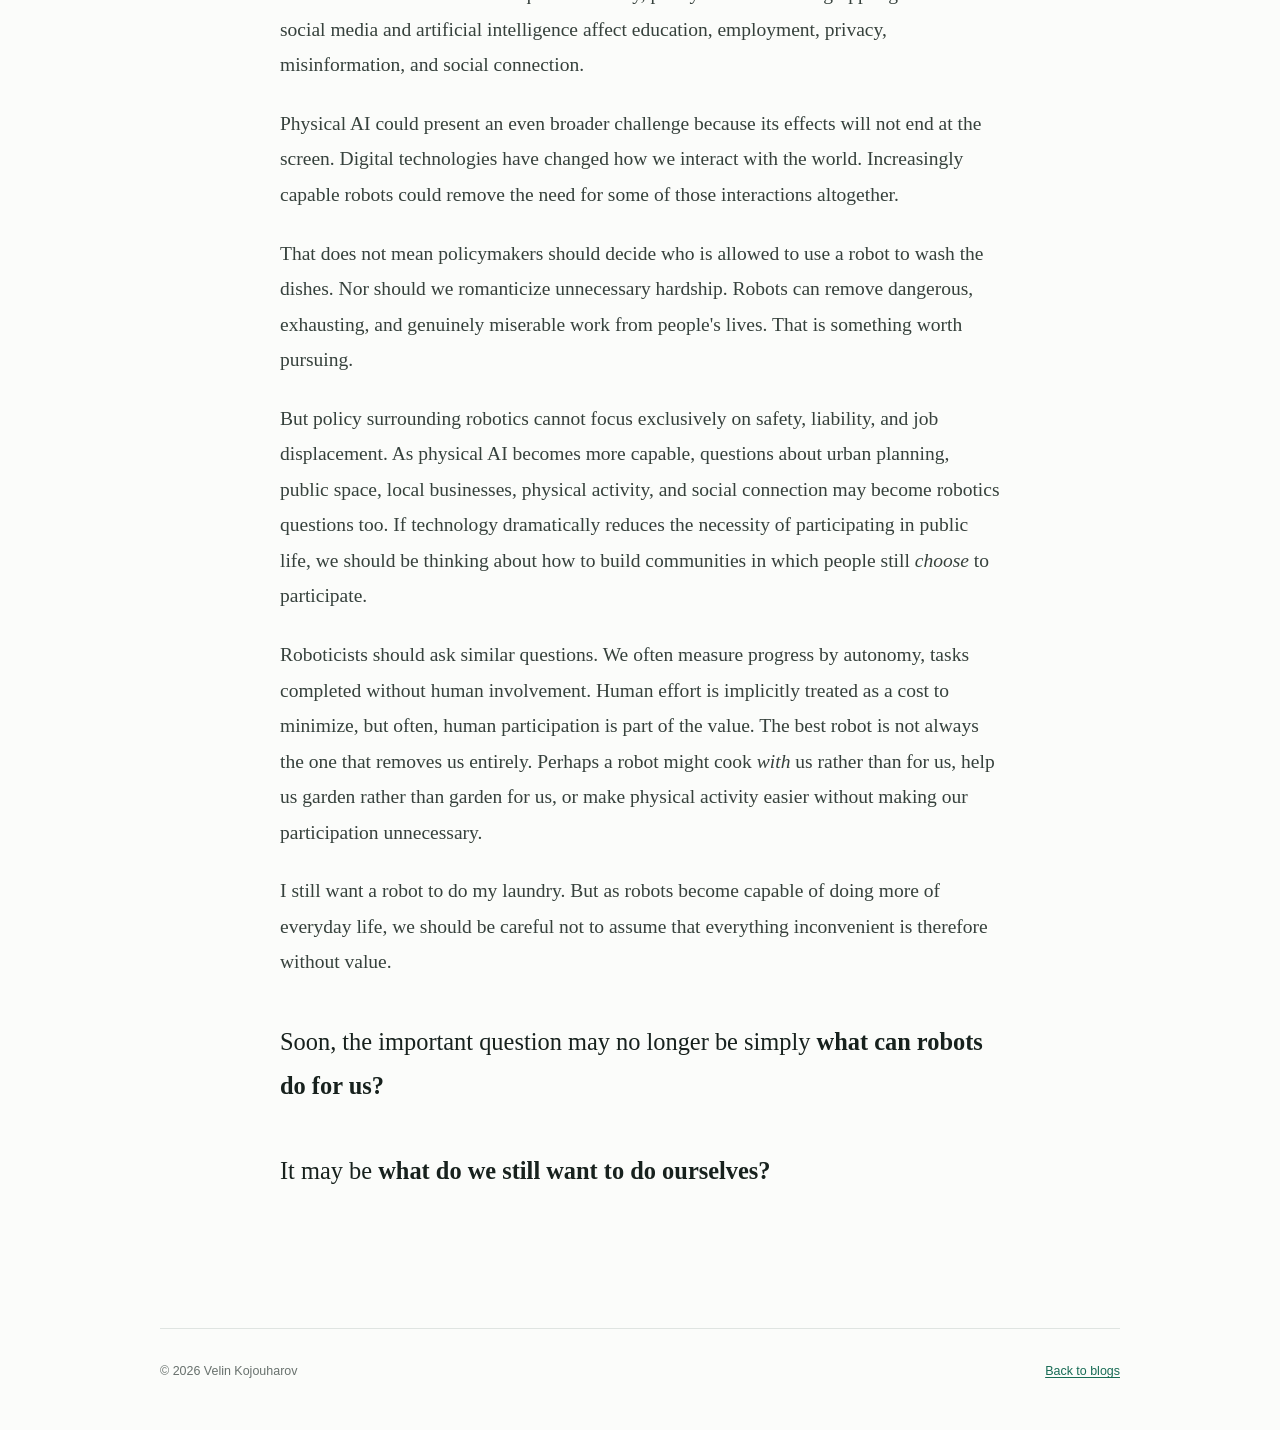
==== commit ea7a6f70: "updated blog formatting" ====
--- a/blogs/robots-and-everyday-life.html
+++ b/blogs/robots-and-everyday-life.html
@@ -31,7 +31,9 @@
 
         <p>Robotics companies are increasingly building general-purpose machines intended to operate in our homes and workplaces. Their demonstrations of robots folding clothes, loading dishwashers, cleaning kitchens, and preparing food are easy to appreciate. As a roboticist, I find this future exciting, and I would happily hand over a basket of dirty laundry and never think about it again.</p>
 
-        <p>But laundry is not technologically special. A robot capable of reliably sorting and folding arbitrary clothes in the chaos of a real home will likely be capable of much more. It could wash our dishes, clean our floors, cook our meals, unpack our groceries, tend our gardens, walk our dogs, and handle basic household maintenance. Each sounds like a small improvement to our lives. Together, they raise a harder question. <strong>When we automate the mundane parts of life, what else might we inadvertently automate away?</strong></p>
+        <p>But laundry is not technologically special. A robot capable of reliably sorting and folding arbitrary clothes in the chaos of a real home will likely be capable of much more. It could wash our dishes, clean our floors, cook our meals, unpack our groceries, tend our gardens, walk our dogs, and handle basic household maintenance. Each sounds like a small improvement to our lives. Together, they raise a harder question.</p>
+          
+        <p class="closing-question">When we automate the mundane parts of life, what else might we inadvertently automate away?</strong></p>
 
         <p>This question is not new. I was first introduced to it through Albert Borgmann, a philosopher who wrote about an older technology, central heating. Borgmann contrasted the furnace with the traditional fireplace it replaced. Keeping a fire going required cutting and carrying wood, tending the flames, and dividing responsibilities among family members. The work was inconvenient, but woven into it were physical activity, learned skills, time outdoors, family cooperation, and a daily connection to the changing seasons. The thermostat preserved the thing we initially wanted, warmth, while quietly removing much of the activity that surrounded it.</p>
 
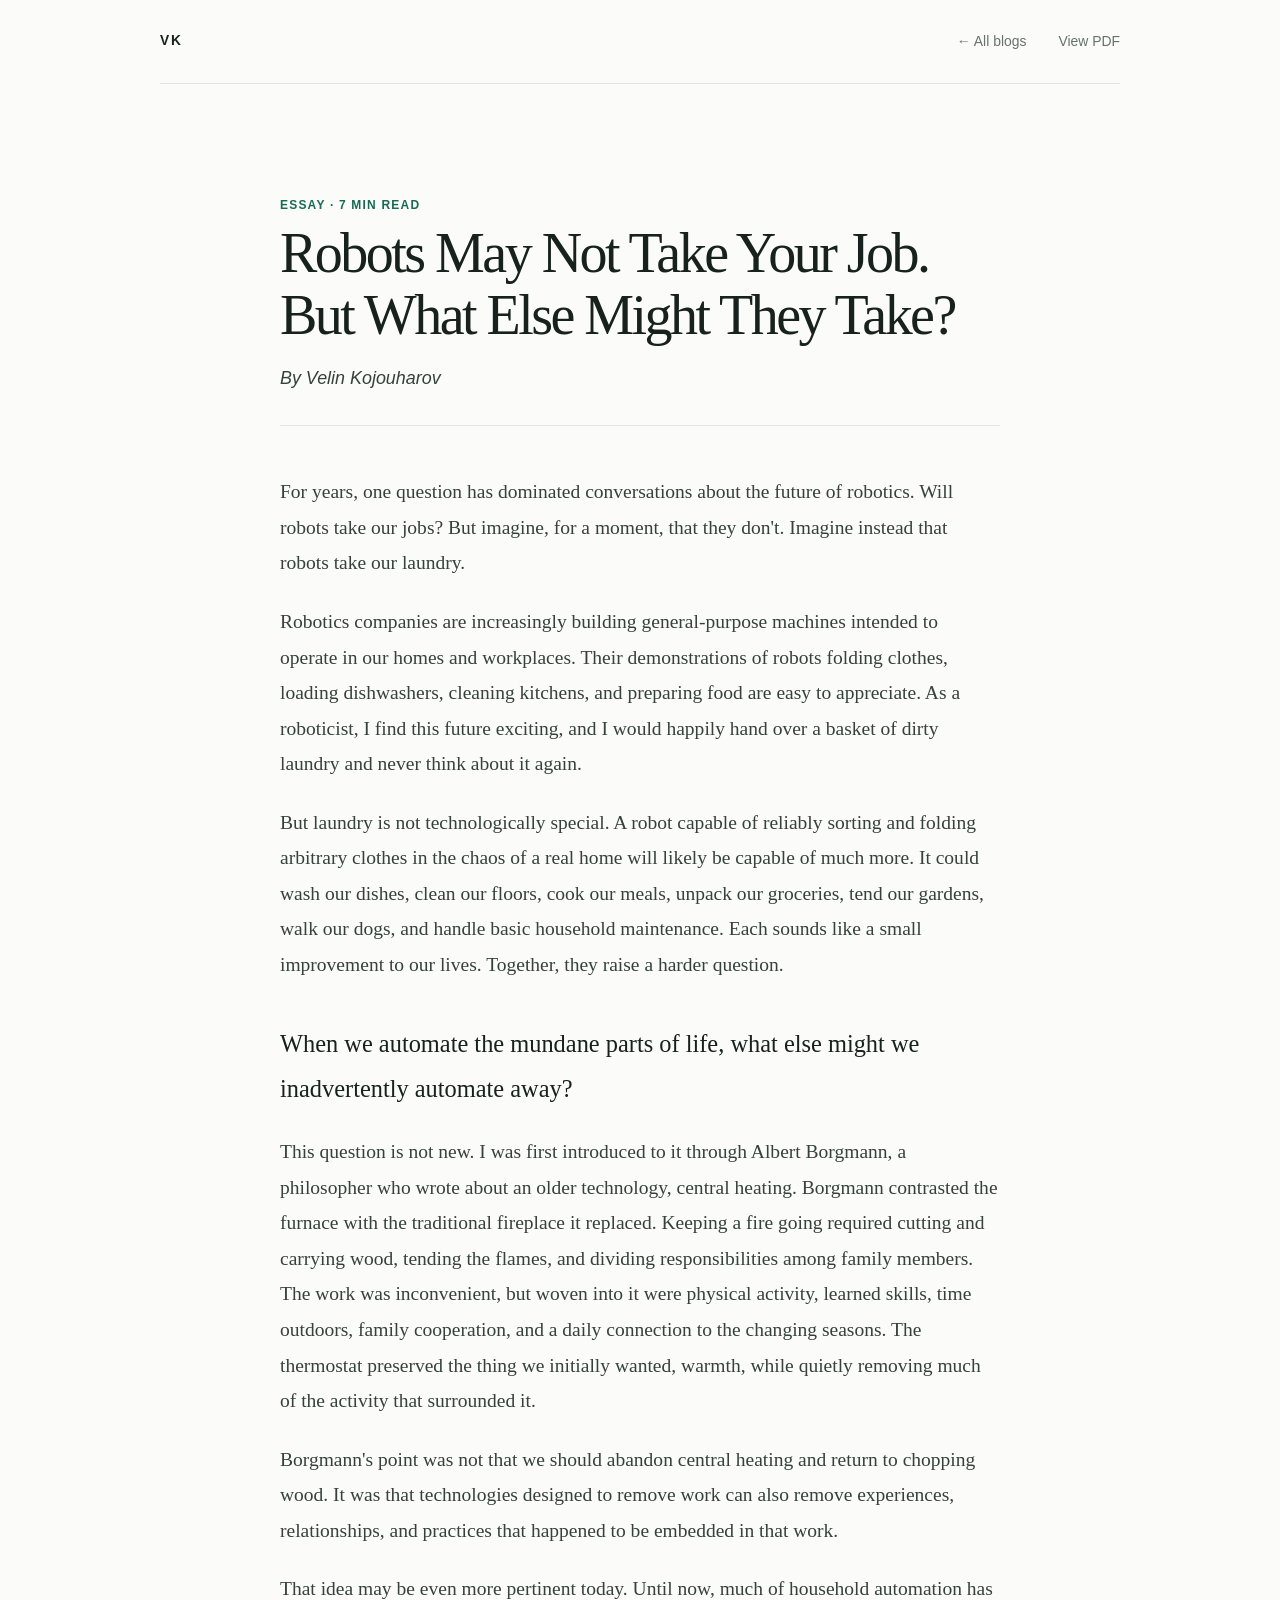
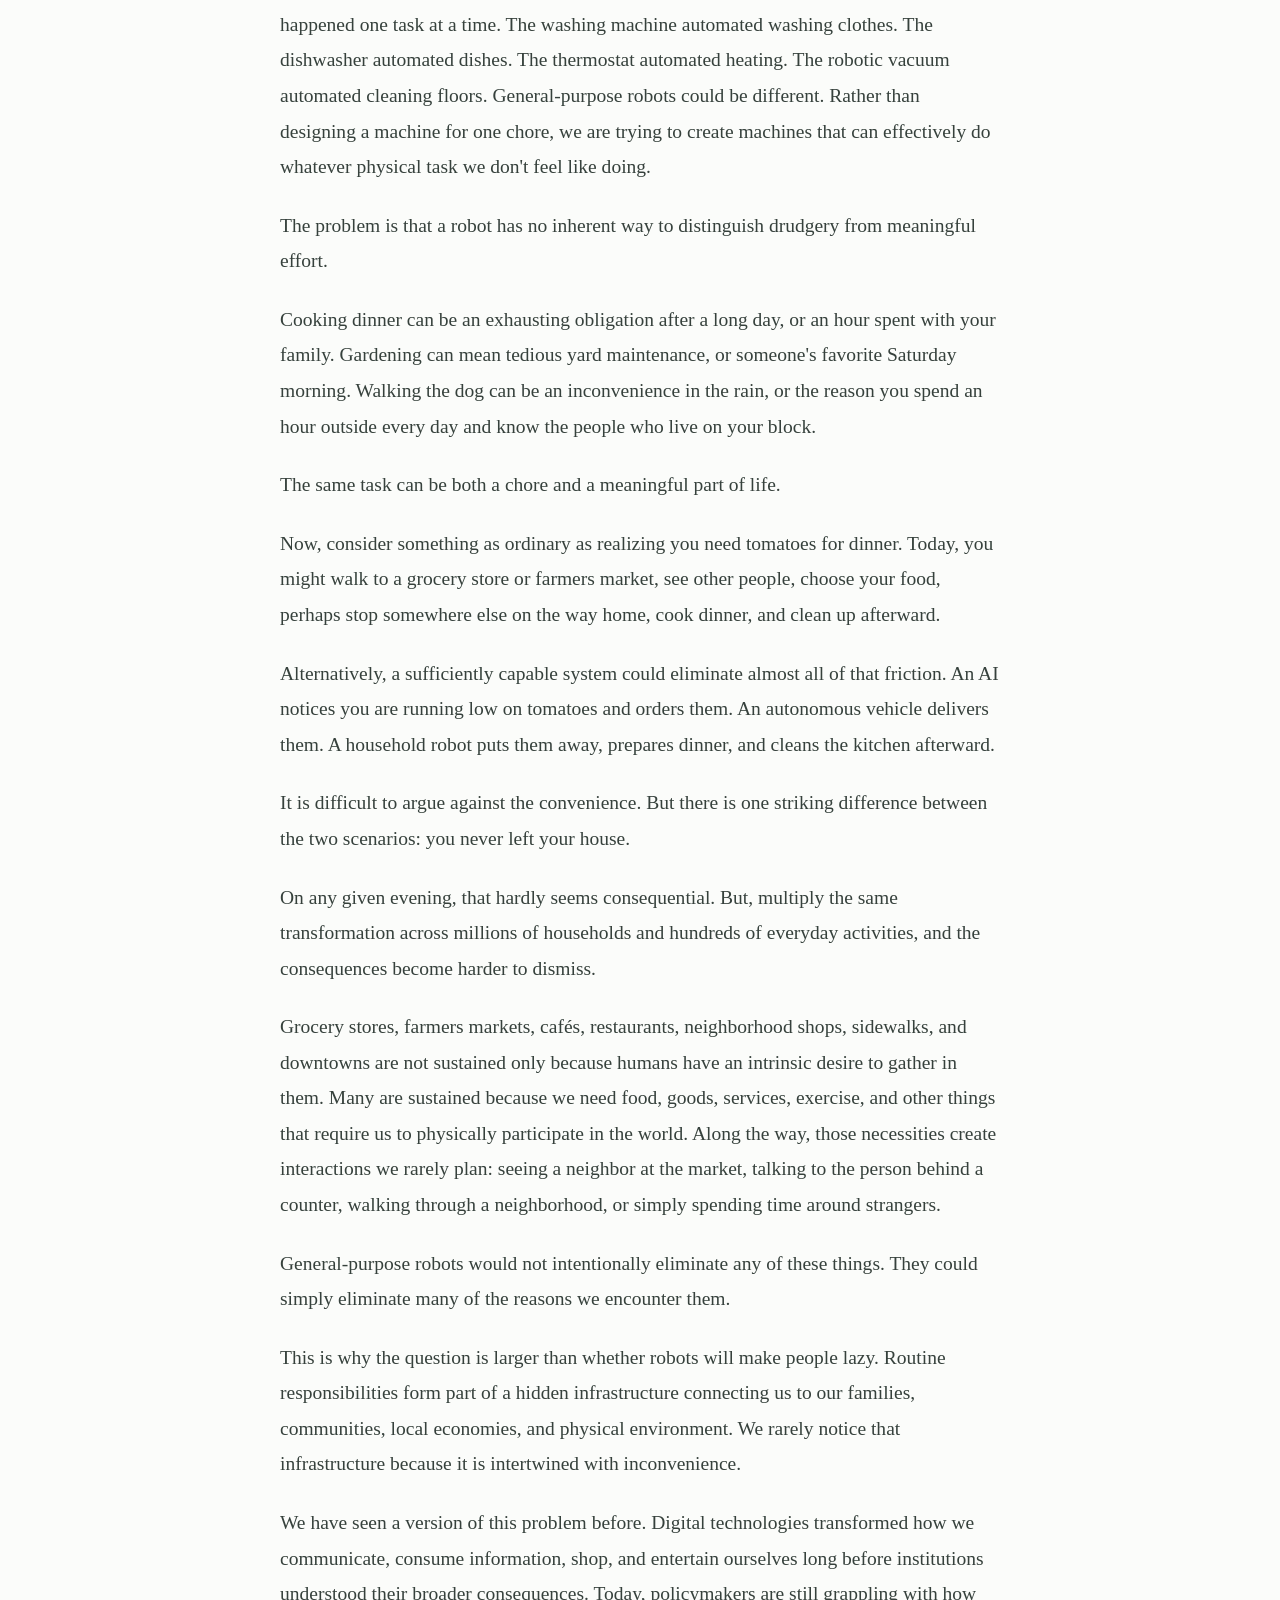
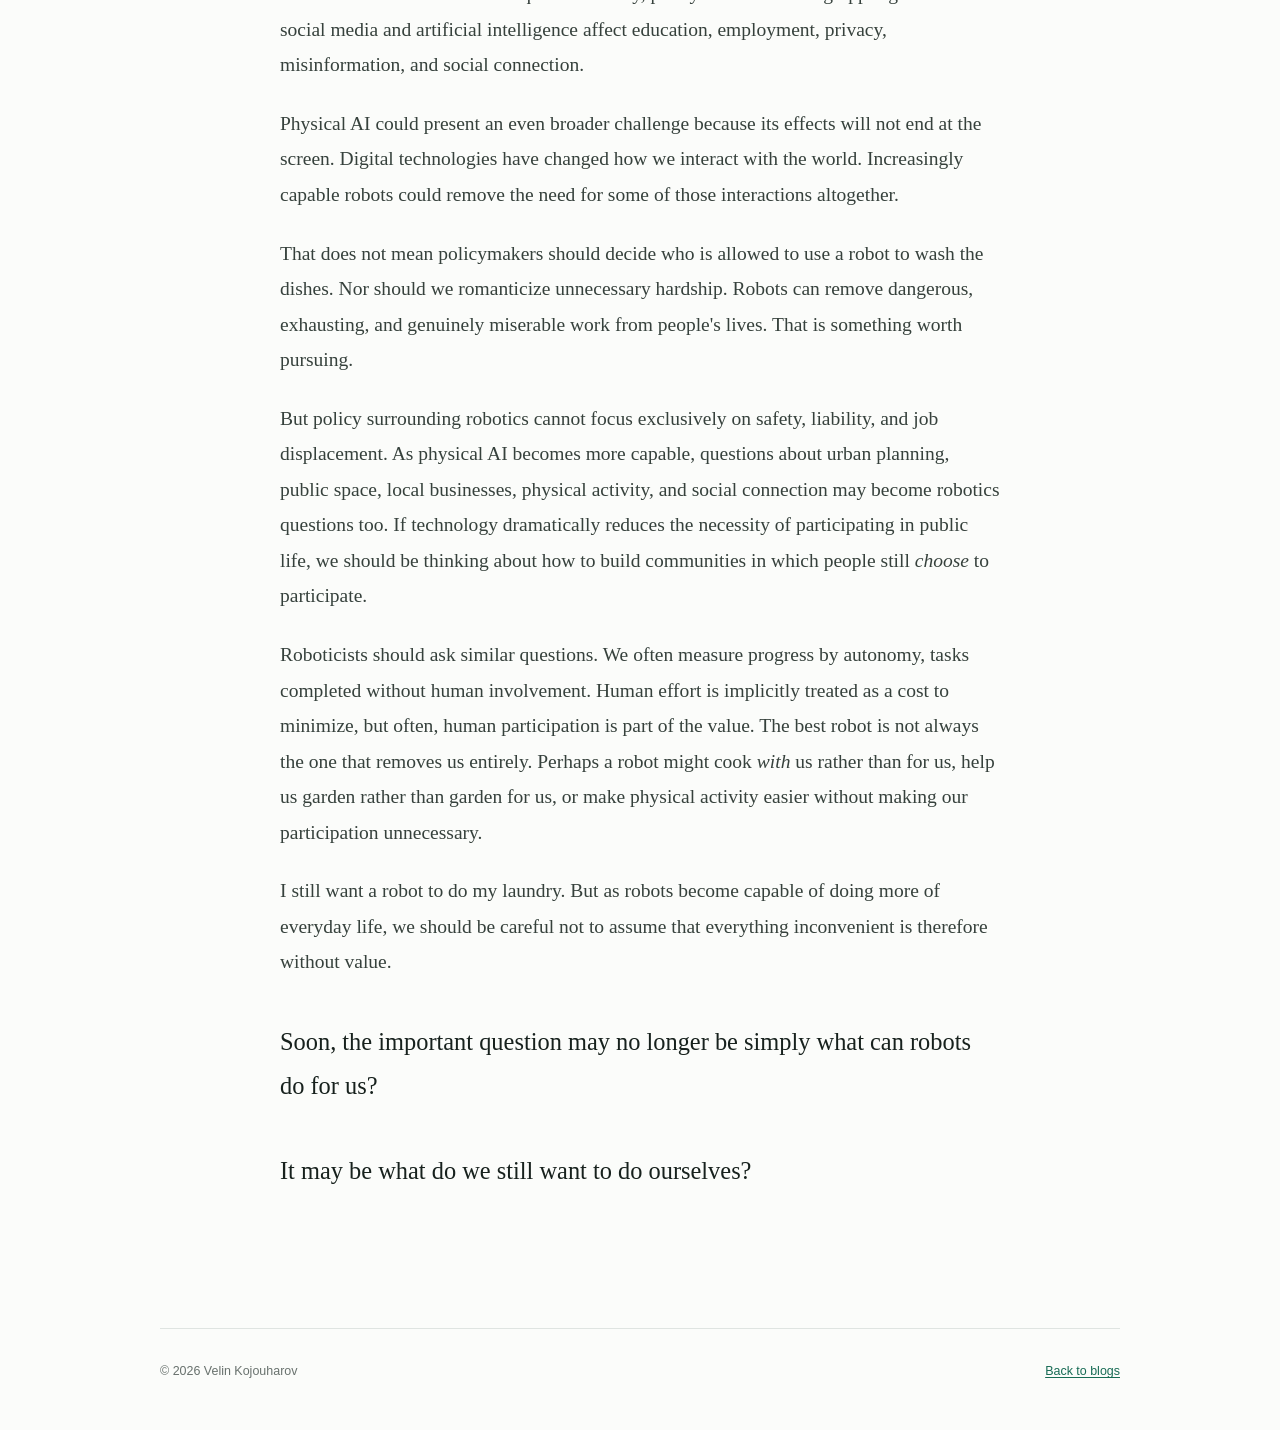
==== commit 9fc52ada: "updated blog formatting" ====
--- a/blogs/robots-and-everyday-life.html
+++ b/blogs/robots-and-everyday-life.html
@@ -33,13 +33,13 @@
 
         <p>But laundry is not technologically special. A robot capable of reliably sorting and folding arbitrary clothes in the chaos of a real home will likely be capable of much more. It could wash our dishes, clean our floors, cook our meals, unpack our groceries, tend our gardens, walk our dogs, and handle basic household maintenance. Each sounds like a small improvement to our lives. Together, they raise a harder question.</p>
           
-        <p class="closing-question">When we automate the mundane parts of life, what else might we inadvertently automate away?</strong></p>
+        <p class="closing-question">When we automate the mundane parts of life, what else might we inadvertently automate away?</p>
 
         <p>This question is not new. I was first introduced to it through Albert Borgmann, a philosopher who wrote about an older technology, central heating. Borgmann contrasted the furnace with the traditional fireplace it replaced. Keeping a fire going required cutting and carrying wood, tending the flames, and dividing responsibilities among family members. The work was inconvenient, but woven into it were physical activity, learned skills, time outdoors, family cooperation, and a daily connection to the changing seasons. The thermostat preserved the thing we initially wanted, warmth, while quietly removing much of the activity that surrounded it.</p>
 
         <p>Borgmann's point was not that we should abandon central heating and return to chopping wood. It was that technologies designed to remove work can also remove experiences, relationships, and practices that happened to be embedded in that work.</p>
 
-        <p>That idea may be even more pertinent today. Until now, much of household automation has happened one task at a time. The washing machine automated washing clothes. The dishwasher automated dishes. The thermostat automated heating. The robotic vacuum automated cleaning floors. General-purpose robots could be different. Rather than designing a machine for one chore, we are trying to create machines that can effectively <em>do whatever physical task we don't feel like doing.</em></p>
+        <p>That idea may be even more pertinent today. Until now, much of household automation has happened one task at a time. The washing machine automated washing clothes. The dishwasher automated dishes. The thermostat automated heating. The robotic vacuum automated cleaning floors. General-purpose robots could be different. Rather than designing a machine for one chore, we are trying to create machines that can effectively do whatever physical task we don't feel like doing.</p>
 
         <p>The problem is that a robot has no inherent way to distinguish drudgery from meaningful effort.</p>
 
@@ -51,7 +51,7 @@
 
         <p>Alternatively, a sufficiently capable system could eliminate almost all of that friction. An AI notices you are running low on tomatoes and orders them. An autonomous vehicle delivers them. A household robot puts them away, prepares dinner, and cleans the kitchen afterward.</p>
 
-        <p>It is difficult to argue against the convenience. But there is one striking difference between the two scenarios: <strong>you never left your house.</strong></p>
+        <p>It is difficult to argue against the convenience. But there is one striking difference between the two scenarios: you never left your house.</p>
 
         <p>On any given evening, that hardly seems consequential. But, multiply the same transformation across millions of households and hundreds of everyday activities, and the consequences become harder to dismiss.</p>
 
@@ -73,9 +73,9 @@
 
         <p>I still want a robot to do my laundry. But as robots become capable of doing more of everyday life, we should be careful not to assume that everything inconvenient is therefore without value.</p>
 
-        <p class="closing-question">Soon, the important question may no longer be simply <strong>what can robots do for us?</strong></p>
+        <p class="closing-question">Soon, the important question may no longer be simply what can robots do for us?</p>
 
-        <p class="closing-question">It may be <strong>what do we still want to do ourselves?</strong></p>
+        <p class="closing-question">It may be what do we still want to do ourselves?</p>
       </div>
     </article>
   </main>
